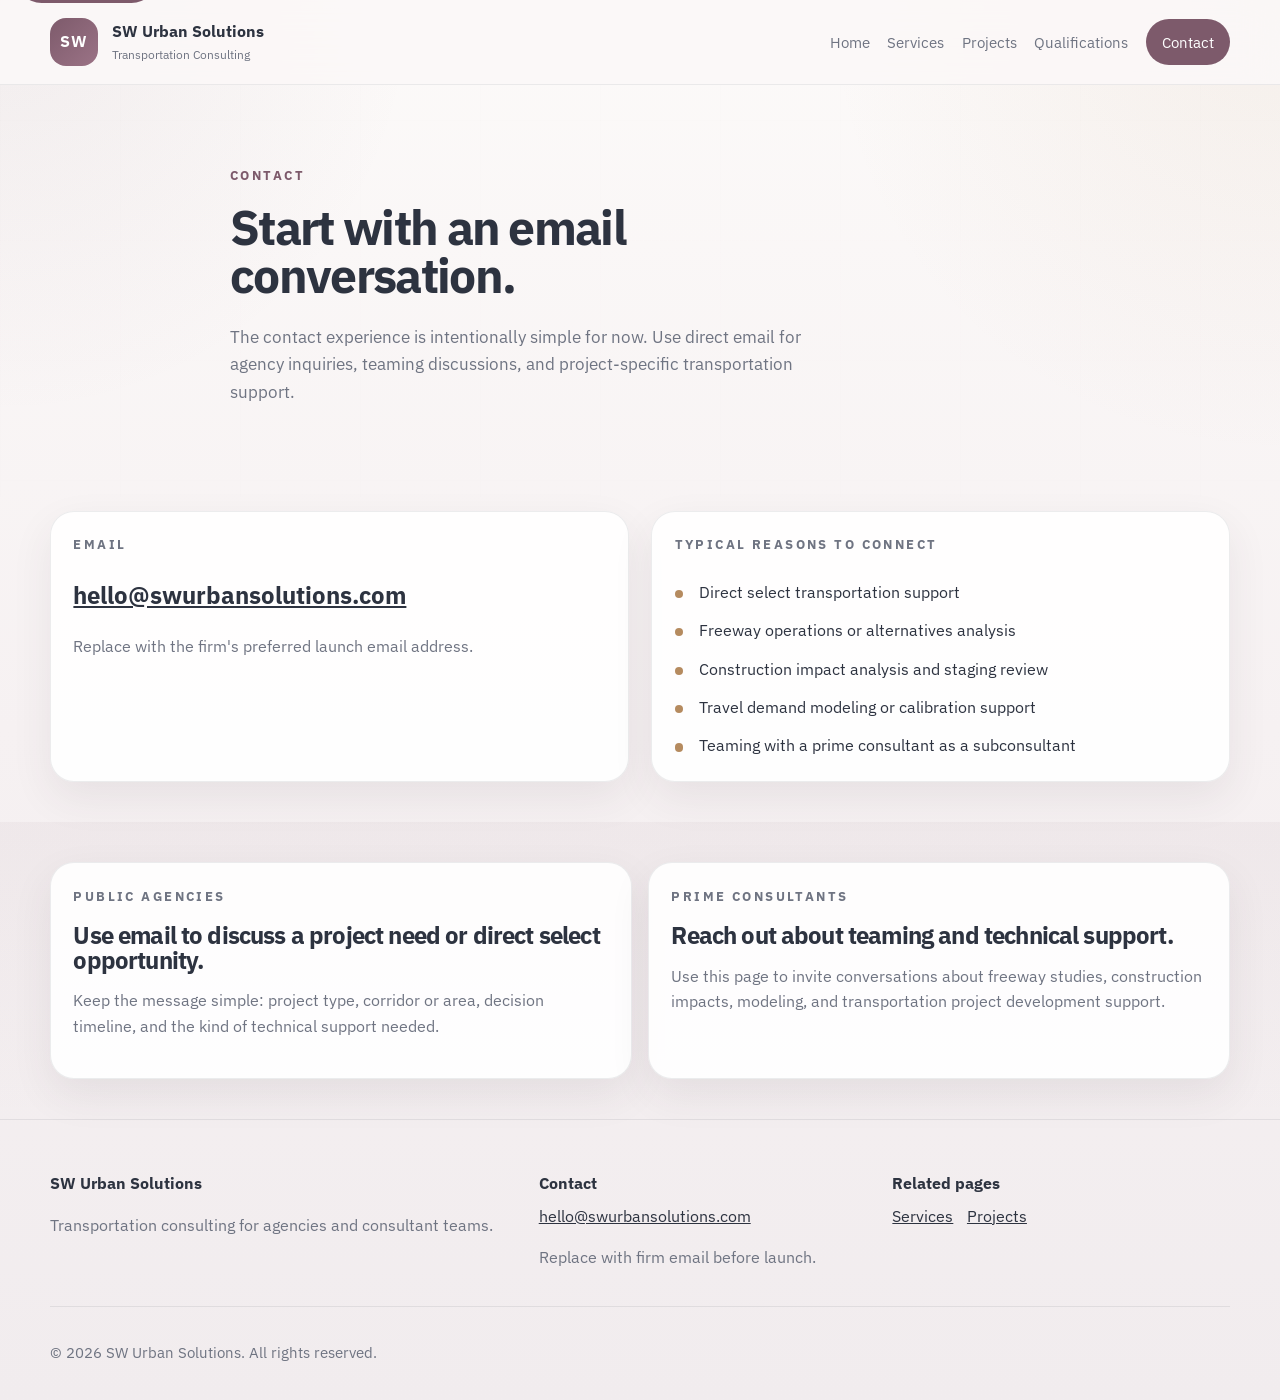
==== contact.html @ 56193f6b "Initial website" ====
<!DOCTYPE html>
<html lang="en">
<head>
  <meta charset="UTF-8">
  <meta name="viewport" content="width=device-width, initial-scale=1.0">
  <title>Contact | SW Urban Solutions</title>
  <meta
    name="description"
    content="Contact SW Urban Solutions for transportation consulting support related to freeway analysis, construction impact studies, and transportation modeling."
  >
  <link rel="preconnect" href="https://fonts.googleapis.com">
  <link rel="preconnect" href="https://fonts.gstatic.com" crossorigin>
  <link href="https://fonts.googleapis.com/css2?family=IBM+Plex+Sans:wght@400;500;600;700&display=swap" rel="stylesheet">
  <link rel="stylesheet" href="styles.css">
</head>
<body>
  <a class="skip-link" href="#main">Skip to content</a>

  <header class="site-header">
    <div class="container topbar">
      <a class="brand" href="index.html" aria-label="SW Urban Solutions home">
        <span class="brand-mark">SW</span>
        <span class="brand-text">
          <strong>SW Urban Solutions</strong>
          <small>Transportation Consulting</small>
        </span>
      </a>

      <button class="menu-toggle" type="button" aria-expanded="false" aria-controls="site-nav">
        <span></span>
        <span></span>
        <span></span>
        <span class="sr-only">Toggle navigation</span>
      </button>

      <nav id="site-nav" class="site-nav" aria-label="Primary">
        <a href="index.html">Home</a>
        <a href="services.html">Services</a>
        <a href="projects.html">Projects</a>
        <a href="qualifications.html">Qualifications</a>
        <a href="contact.html" class="nav-cta">Contact</a>
      </nav>
    </div>
  </header>

  <main id="main">
    <section class="page-hero">
      <div class="container narrow">
        <p class="eyebrow">Contact</p>
        <h1>Start with an email conversation.</h1>
        <p class="page-lead">
          The contact experience is intentionally simple for now. Use direct email for agency inquiries, teaming discussions,
          and project-specific transportation support.
        </p>
      </div>
    </section>

    <section class="section">
      <div class="container contact-grid">
        <article class="contact-panel">
          <p class="section-label">Email</p>
          <h2><a href="mailto:hello@swurbansolutions.com">hello@swurbansolutions.com</a></h2>
          <p class="section-note">Replace with the firm's preferred launch email address.</p>
        </article>
        <article class="contact-panel">
          <p class="section-label">Typical reasons to connect</p>
          <ul class="check-list">
            <li>Direct select transportation support</li>
            <li>Freeway operations or alternatives analysis</li>
            <li>Construction impact analysis and staging review</li>
            <li>Travel demand modeling or calibration support</li>
            <li>Teaming with a prime consultant as a subconsultant</li>
          </ul>
        </article>
      </div>
    </section>

    <section class="section section-accent">
      <div class="container card-grid card-grid-two">
        <article class="audience-card">
          <p class="section-label">Public agencies</p>
          <h2>Use email to discuss a project need or direct select opportunity.</h2>
          <p>Keep the message simple: project type, corridor or area, decision timeline, and the kind of technical support needed.</p>
        </article>
        <article class="audience-card">
          <p class="section-label">Prime consultants</p>
          <h2>Reach out about teaming and technical support.</h2>
          <p>Use this page to invite conversations about freeway studies, construction impacts, modeling, and transportation project development support.</p>
        </article>
      </div>
    </section>
  </main>

  <footer class="site-footer">
    <div class="container footer-grid">
      <div>
        <p class="footer-brand">SW Urban Solutions</p>
        <p class="footer-copy">Transportation consulting for agencies and consultant teams.</p>
      </div>
      <div>
        <p class="footer-heading">Contact</p>
        <a href="mailto:hello@swurbansolutions.com">hello@swurbansolutions.com</a>
        <p class="footer-note">Replace with firm email before launch.</p>
      </div>
      <div>
        <p class="footer-heading">Related pages</p>
        <div class="footer-links">
          <a href="services.html">Services</a>
          <a href="projects.html">Projects</a>
        </div>
      </div>
    </div>
    <div class="container footer-bottom">
      <p>&copy; <span data-year></span> SW Urban Solutions. All rights reserved.</p>
    </div>
  </footer>

  <script src="script.js"></script>
</body>
</html>
---- styles.css ----
:root {
  --bg: #f6f1f2;
  --surface: rgba(255, 255, 255, 0.92);
  --surface-strong: #ffffff;
  --text: #2d3340;
  --muted: #6f7482;
  --line: rgba(45, 51, 64, 0.1);
  --brand: #7d5a6b;
  --brand-strong: #684858;
  --accent: #b58b5f;
  --shadow: 0 16px 42px rgba(61, 48, 58, 0.08);
  --radius: 24px;
  --max-width: 1180px;
}

*,
*::before,
*::after {
  box-sizing: border-box;
}

html {
  scroll-behavior: smooth;
}

body {
  margin: 0;
  font-family: "IBM Plex Sans", sans-serif;
  color: var(--text);
  background:
    radial-gradient(circle at top right, rgba(181, 139, 95, 0.09), transparent 24%),
    radial-gradient(circle at top left, rgba(125, 90, 107, 0.08), transparent 22%),
    linear-gradient(180deg, #fcfaf9 0%, var(--bg) 52%, #f1ecee 100%);
  line-height: 1.6;
}

body::before {
  content: "";
  position: fixed;
  inset: 0;
  pointer-events: none;
  background-image:
    linear-gradient(rgba(125, 90, 107, 0.022) 1px, transparent 1px),
    linear-gradient(90deg, rgba(125, 90, 107, 0.022) 1px, transparent 1px);
  background-size: 120px 120px;
  mask-image: linear-gradient(180deg, rgba(0, 0, 0, 0.4), transparent 70%);
}

a {
  color: inherit;
}

.container {
  width: min(calc(100% - 2rem), var(--max-width));
  margin: 0 auto;
}

.narrow {
  width: min(calc(100% - 2rem), 820px);
}

.skip-link,
.sr-only {
  position: absolute;
}

.skip-link {
  left: 1rem;
  top: -3rem;
  background: var(--brand);
  color: #fff;
  padding: 0.8rem 1rem;
  border-radius: 999px;
  z-index: 100;
}

.skip-link:focus {
  top: 1rem;
}

.sr-only {
  width: 1px;
  height: 1px;
  padding: 0;
  margin: -1px;
  overflow: hidden;
  clip: rect(0, 0, 0, 0);
  white-space: nowrap;
  border: 0;
}

.site-header {
  position: sticky;
  top: 0;
  z-index: 30;
  backdrop-filter: blur(18px);
  background: rgba(251, 248, 248, 0.9);
  border-bottom: 1px solid rgba(45, 51, 64, 0.08);
}

.topbar {
  display: flex;
  align-items: center;
  justify-content: space-between;
  gap: 1.5rem;
  min-height: 84px;
}

.brand {
  display: inline-flex;
  align-items: center;
  gap: 0.9rem;
  text-decoration: none;
}

.brand-mark {
  width: 48px;
  height: 48px;
  border-radius: 16px;
  display: grid;
  place-items: center;
  background: linear-gradient(135deg, var(--brand), #9b7386);
  color: #fff;
  font-weight: 800;
  letter-spacing: 0.08em;
}

.brand-text {
  display: grid;
  gap: 0.08rem;
}

.brand-text strong {
  font-size: 0.98rem;
}

.brand-text small {
  color: var(--muted);
  font-size: 0.78rem;
}

.site-nav {
  display: flex;
  align-items: center;
  gap: 1.1rem;
}

.site-nav a {
  text-decoration: none;
  color: var(--muted);
  font-size: 0.96rem;
  padding: 0.4rem 0;
  transition: color 160ms ease;
}

.site-nav a:hover,
.site-nav a:focus-visible,
.site-nav a.is-active {
  color: var(--text);
}

.nav-cta {
  padding: 0.7rem 1rem !important;
  border-radius: 999px;
  background: var(--brand);
  color: #fff !important;
}

.menu-toggle {
  display: none;
  border: 0;
  background: transparent;
  padding: 0.35rem;
  cursor: pointer;
}

.menu-toggle span {
  display: block;
  width: 24px;
  height: 2px;
  margin: 5px 0;
  background: var(--text);
}

.hero,
.page-hero {
  padding: 5rem 0 3rem;
}

.hero-grid {
  display: grid;
  grid-template-columns: minmax(0, 1.4fr) minmax(280px, 0.8fr);
  gap: 2rem;
  align-items: end;
}

.hero-copy h1,
.page-hero h1,
.section-heading h2,
.audience-card h2,
.founder-copy h2,
.trust-grid h2 {
  margin: 0;
  font-family: "IBM Plex Sans", sans-serif;
  font-weight: 700;
  line-height: 1.02;
  letter-spacing: -0.035em;
}

.heading-break {
  display: block;
}

.hero-copy h1 {
  font-size: clamp(2.3rem, 5vw, 4rem);
  max-width: 15ch;
}

.page-hero h1 {
  font-size: clamp(2rem, 4.2vw, 3rem);
  max-width: 14ch;
}

.hero-lead,
.page-lead {
  max-width: 62ch;
  color: var(--muted);
  font-size: 1.08rem;
  margin-top: 1.4rem;
}

.eyebrow,
.section-label {
  margin: 0 0 1rem;
  color: var(--brand);
  font-size: 0.84rem;
  font-weight: 700;
  text-transform: uppercase;
  letter-spacing: 0.18em;
}

.hero-actions,
.footer-links {
  display: flex;
  flex-wrap: wrap;
  gap: 0.85rem;
}

.button {
  display: inline-flex;
  align-items: center;
  justify-content: center;
  min-height: 50px;
  padding: 0.9rem 1.2rem;
  border-radius: 999px;
  text-decoration: none;
  font-weight: 700;
  transition: transform 180ms ease, box-shadow 180ms ease;
}

.button:hover,
.button:focus-visible {
  transform: translateY(-1px);
}

.button-primary {
  background: var(--brand);
  color: #fff;
  box-shadow: var(--shadow);
}

.button-secondary {
  border: 1px solid var(--line);
  background: rgba(255, 255, 255, 0.56);
}

.text-link {
  color: var(--brand);
  text-decoration: none;
  font-weight: 700;
}

.hero-trust,
.check-list,
.methods-row {
  list-style: none;
  padding: 0;
  margin: 1.5rem 0 0;
}

.hero-trust {
  display: flex;
  flex-wrap: wrap;
  gap: 0.7rem;
}

.methods-row {
  display: flex;
  flex-wrap: wrap;
  gap: 0.7rem;
  margin-top: 1.1rem;
}

.hero-trust li {
  padding: 0.55rem 0.85rem;
  border-radius: 999px;
  background: rgba(255, 255, 255, 0.72);
  border: 1px solid rgba(15, 59, 83, 0.09);
  font-size: 0.92rem;
}

.methods-row li {
  padding: 0.5rem 0.82rem;
  border-radius: 999px;
  background: rgba(125, 90, 107, 0.08);
  border: 1px solid rgba(125, 90, 107, 0.1);
  color: var(--brand-strong);
  font-size: 0.88rem;
  font-weight: 600;
}

.hero-panel,
.service-card,
.pillar-card,
.project-feature,
.audience-card,
.project-card,
.service-detail,
.qualification-card,
.contact-panel,
.pillars-inline article {
  background: rgba(255, 255, 255, 0.9);
  border: 1px solid rgba(23, 32, 43, 0.08);
  box-shadow: var(--shadow);
}

.hero-panel {
  border-radius: 32px;
  padding: 1rem;
  display: grid;
  gap: 1rem;
}

.stat-card,
.quote-card {
  border-radius: var(--radius);
  padding: 1.2rem 1.2rem 1.3rem;
  background: #ffffff;
}

.stat-value {
  display: block;
  font-size: 2rem;
  color: var(--brand);
  font-weight: 800;
}

.stat-label {
  color: var(--muted);
}

.quote-card {
  background: linear-gradient(135deg, var(--brand-strong), #927082);
  color: #fff;
}

.quote-card p {
  margin: 0;
  font-size: 1.02rem;
}

.trust-band {
  padding: 1rem 0 2rem;
}

.trust-grid,
.founder-grid,
.audience-grid,
.contact-grid,
.qualification-grid {
  display: grid;
  gap: 1.4rem;
}

.trust-grid {
  grid-template-columns: minmax(0, 0.9fr) minmax(0, 1.1fr);
  align-items: start;
}

.pillars-inline {
  display: grid;
  grid-template-columns: repeat(3, minmax(0, 1fr));
  gap: 1rem;
}

.pillars-inline article,
.service-card,
.project-feature,
.audience-card,
.service-detail,
.qualification-card,
.contact-panel,
.project-card {
  border-radius: var(--radius);
  padding: 1.4rem;
}

.pillars-inline h3,
.service-card h3,
.project-feature h3,
.pillar-card h3,
.service-detail h3,
.qualification-card h3 {
  margin: 0 0 0.55rem;
  font-size: 1.05rem;
}

.pillars-inline p,
.service-card p,
.project-feature p,
.audience-card p,
.service-detail p,
.qualification-card p,
.contact-panel p,
.footer-copy,
.footer-note,
.section-note,
.project-card p {
  color: var(--muted);
}

.section {
  padding: 2.5rem 0;
}

.section-accent {
  background: linear-gradient(180deg, rgba(125, 90, 107, 0.055), rgba(255, 255, 255, 0));
}

.section-heading {
  display: flex;
  align-items: end;
  justify-content: space-between;
  gap: 1rem;
  margin-bottom: 1.5rem;
}

.section-heading-left {
  align-items: start;
  justify-content: flex-start;
  flex-direction: column;
}

.section-heading-left h2 {
  max-width: none;
}

.section-heading h2,
.trust-grid h2 {
  font-size: clamp(1.8rem, 3.6vw, 2.7rem);
  max-width: 14ch;
}

.card-grid {
  display: grid;
  gap: 1rem;
}

.card-grid-three {
  grid-template-columns: repeat(3, minmax(0, 1fr));
}

.card-grid-two,
.audience-grid,
.contact-grid,
.qualification-grid {
  grid-template-columns: repeat(2, minmax(0, 1fr));
}

.pillar-stack {
  display: grid;
  gap: 1rem;
}

.pillar-card {
  display: grid;
  grid-template-columns: 64px 1fr;
  gap: 1rem;
  align-items: start;
  border-radius: var(--radius);
  padding: 1.3rem 1.4rem;
}

.pillar-index {
  display: inline-grid;
  place-items: center;
  width: 56px;
  height: 56px;
  border-radius: 18px;
  background: rgba(15, 59, 83, 0.08);
  color: var(--brand);
  font-weight: 800;
}

.project-feature-grid,
.project-listing,
.service-list {
  display: grid;
  gap: 1rem;
}

.project-feature-grid {
  grid-template-columns: repeat(2, minmax(0, 1fr));
}

.project-meta,
.project-sp {
  margin: 0;
}

.project-meta {
  color: var(--brand);
  font-size: 0.86rem;
  font-weight: 700;
  text-transform: uppercase;
  letter-spacing: 0.12em;
}

.project-sp {
  color: var(--accent);
  font-weight: 700;
}

.portrait-panel {
  position: relative;
}

.portrait-frame {
  min-height: 400px;
  border-radius: 32px;
  display: grid;
  place-items: end start;
  padding: 1.4rem;
  background:
    radial-gradient(circle at top, rgba(181, 139, 95, 0.22), transparent 26%),
    linear-gradient(160deg, #7b6872, #b59aa6 55%, #f4ece7 55%, #eee4e0 100%);
  box-shadow: var(--shadow);
}

.portrait-frame span {
  display: inline-flex;
  padding: 0.7rem 0.9rem;
  border-radius: 999px;
  background: rgba(255, 255, 255, 0.76);
  border: 1px solid rgba(255, 255, 255, 0.6);
  font-size: 0.9rem;
}

.founder-grid {
  grid-template-columns: minmax(280px, 0.9fr) minmax(0, 1.1fr);
  align-items: center;
}

.founder-copy h2 {
  font-size: clamp(1.9rem, 4vw, 3rem);
  max-width: 13ch;
}

.tool-grid {
  display: flex;
  flex-wrap: wrap;
  gap: 0.8rem;
}

.tool-grid span {
  padding: 0.7rem 0.95rem;
  border-radius: 999px;
  background: rgba(255, 255, 255, 0.72);
  border: 1px solid var(--line);
}

.service-list {
  grid-template-columns: repeat(2, minmax(0, 1fr));
}

.project-listing {
  grid-template-columns: repeat(3, minmax(0, 1fr));
}

.project-listing-two {
  grid-template-columns: repeat(2, minmax(0, 1fr));
}

.project-group + .project-group {
  margin-top: 2rem;
}

.project-group-heading {
  margin-bottom: 1rem;
}

.project-group-heading h2 {
  margin: 0;
  font-size: clamp(1.35rem, 2.6vw, 1.9rem);
  letter-spacing: -0.03em;
}

.project-intro {
  max-width: 62ch;
  margin: 0 0 1.35rem;
  color: var(--muted);
}

.project-case-grid,
.experience-category-grid {
  display: grid;
  gap: 1rem;
}

.project-case-grid {
  grid-template-columns: repeat(2, minmax(0, 1fr));
}

.experience-category-grid {
  grid-template-columns: repeat(2, minmax(0, 1fr));
}

.project-case,
.experience-category {
  background: rgba(255, 255, 255, 0.9);
  border: 1px solid rgba(45, 51, 64, 0.08);
  border-radius: var(--radius);
  box-shadow: var(--shadow);
  padding: 1.4rem;
}

.project-card-media {
  margin: -0.2rem -0.2rem 1rem;
}

.project-card-media img {
  width: 100%;
  height: 180px;
  object-fit: cover;
  display: block;
  border-radius: 20px;
}

.experience-category .project-card-media img {
  height: 170px;
}

.project-case-expanded {
  grid-column: span 2;
  display: grid;
  grid-template-columns: minmax(260px, 0.9fr) minmax(0, 1.1fr);
  padding: 0;
  overflow: hidden;
}

.project-case-media {
  min-height: 100%;
}

.project-case-media img {
  width: 100%;
  height: 100%;
  min-height: 300px;
  object-fit: cover;
  display: block;
}

.project-case-body {
  padding: 1.4rem;
}

.project-case h2,
.experience-category h2 {
  margin: 0.35rem 0 0.75rem;
  font-size: 1.3rem;
  line-height: 1.2;
  letter-spacing: -0.03em;
}

.project-case p,
.experience-category p {
  color: var(--muted);
}

.case-tags,
.experience-list,
.mini-case-points {
  list-style: none;
  padding: 0;
  margin: 1rem 0 0;
}

.case-tags {
  display: flex;
  flex-wrap: wrap;
  gap: 0.55rem;
}

.case-tags li {
  padding: 0.45rem 0.7rem;
  border-radius: 999px;
  background: rgba(125, 90, 107, 0.08);
  color: var(--brand-strong);
  font-size: 0.84rem;
  font-weight: 600;
}

.experience-list {
  display: grid;
  gap: 0.7rem;
}

.mini-case-points {
  display: grid;
  gap: 0.65rem;
}

.mini-case-points li {
  color: var(--muted);
  padding-left: 1rem;
  position: relative;
}

.mini-case-points li::before {
  content: "";
  position: absolute;
  left: 0;
  top: 0.62rem;
  width: 0.4rem;
  height: 0.4rem;
  border-radius: 50%;
  background: var(--brand);
}

.experience-list li {
  position: relative;
  padding-left: 1rem;
  color: var(--muted);
}

.experience-list li::before {
  content: "";
  position: absolute;
  left: 0;
  top: 0.62rem;
  width: 0.4rem;
  height: 0.4rem;
  border-radius: 50%;
  background: var(--accent);
}

.visual-section {
  padding-top: 1rem;
}

.visual-section-tight {
  padding-top: 0;
}

.visual-grid {
  display: grid;
  grid-template-columns: repeat(3, minmax(0, 1fr));
  gap: 1rem;
}

.visual-grid-compact {
  margin-top: -0.4rem;
}

.visual-card {
  background: rgba(255, 255, 255, 0.84);
  border: 1px solid rgba(34, 49, 56, 0.08);
  border-radius: 28px;
  overflow: hidden;
  box-shadow: var(--shadow);
}

.visual-art {
  padding: 1rem;
  border-bottom: 1px solid rgba(34, 49, 56, 0.06);
}

.visual-art svg {
  width: 100%;
  height: auto;
  display: block;
}

.visual-art img {
  width: 100%;
  height: 220px;
  display: block;
  object-fit: cover;
  border-radius: 20px;
}

.visual-card > div:last-child {
  padding: 1.15rem 1.2rem 1.3rem;
}

.visual-card h3 {
  margin: 0 0 0.45rem;
  font-size: 1.08rem;
}

.visual-card p {
  margin: 0;
  color: var(--muted);
}

.project-card h2 {
  margin: 0.35rem 0 0.75rem;
  font-size: 1.25rem;
}

.filter-section {
  padding-top: 1rem;
}

.filter-bar {
  display: flex;
  flex-wrap: wrap;
  gap: 0.75rem;
  margin-bottom: 1.2rem;
}

.filter-chip {
  border: 1px solid var(--line);
  background: rgba(255, 255, 255, 0.68);
  color: var(--muted);
  border-radius: 999px;
  padding: 0.75rem 1rem;
  font: inherit;
  cursor: pointer;
}

.filter-chip.is-active {
  background: var(--brand);
  color: #fff;
  border-color: var(--brand);
}

.project-card.is-hidden {
  display: none;
}

.check-list {
  display: grid;
  gap: 0.8rem;
}

.check-list li {
  position: relative;
  padding-left: 1.5rem;
}

.check-list li::before {
  content: "";
  position: absolute;
  left: 0;
  top: 0.62rem;
  width: 0.52rem;
  height: 0.52rem;
  border-radius: 50%;
  background: var(--accent);
}

.site-footer {
  padding-top: 2rem;
  border-top: 1px solid rgba(23, 32, 43, 0.08);
}

.footer-grid,
.footer-bottom {
  padding: 1.2rem 0;
}

.footer-grid {
  display: grid;
  grid-template-columns: 1.4fr 1fr 1fr;
  gap: 1rem;
}

.footer-brand,
.footer-heading {
  margin: 0 0 0.45rem;
  font-weight: 700;
}

.footer-bottom {
  border-top: 1px solid rgba(23, 32, 43, 0.08);
  color: var(--muted);
  font-size: 0.94rem;
}

@media (max-width: 980px) {
  .hero-grid,
  .trust-grid,
  .founder-grid,
  .project-feature-grid,
  .card-grid-three,
  .project-listing,
  .project-case-grid,
  .experience-category-grid,
  .service-list,
  .footer-grid,
  .pillars-inline,
  .visual-grid,
  .card-grid-two,
  .audience-grid,
  .contact-grid,
  .qualification-grid {
    grid-template-columns: 1fr;
  }

  .site-nav {
    position: absolute;
    top: 84px;
    right: 1rem;
    left: 1rem;
    display: none;
    flex-direction: column;
    align-items: stretch;
    gap: 0.35rem;
    padding: 1rem;
    border-radius: 24px;
    background: rgba(255, 255, 255, 0.96);
    border: 1px solid rgba(23, 32, 43, 0.08);
    box-shadow: var(--shadow);
  }

  .site-nav.is-open {
    display: flex;
  }

  .menu-toggle {
    display: inline-block;
  }

  .section-heading {
    align-items: start;
    flex-direction: column;
  }

  .project-case-expanded {
    grid-template-columns: 1fr;
  }
}

@media (max-width: 640px) {
  .hero,
  .page-hero {
    padding-top: 3.8rem;
  }

  .hero-copy h1,
  .page-hero h1,
  .section-heading h2,
  .founder-copy h2,
  .trust-grid h2 {
    max-width: none;
  }

  .topbar {
    min-height: 76px;
  }

  .brand-text small {
    display: none;
  }

  .heading-break {
    display: inline;
  }

  .pillars-inline article,
  .service-card,
  .project-feature,
  .audience-card,
  .service-detail,
  .qualification-card,
  .contact-panel,
  .project-card {
    padding: 1.2rem;
  }

  .portrait-frame {
    min-height: 300px;
  }
}
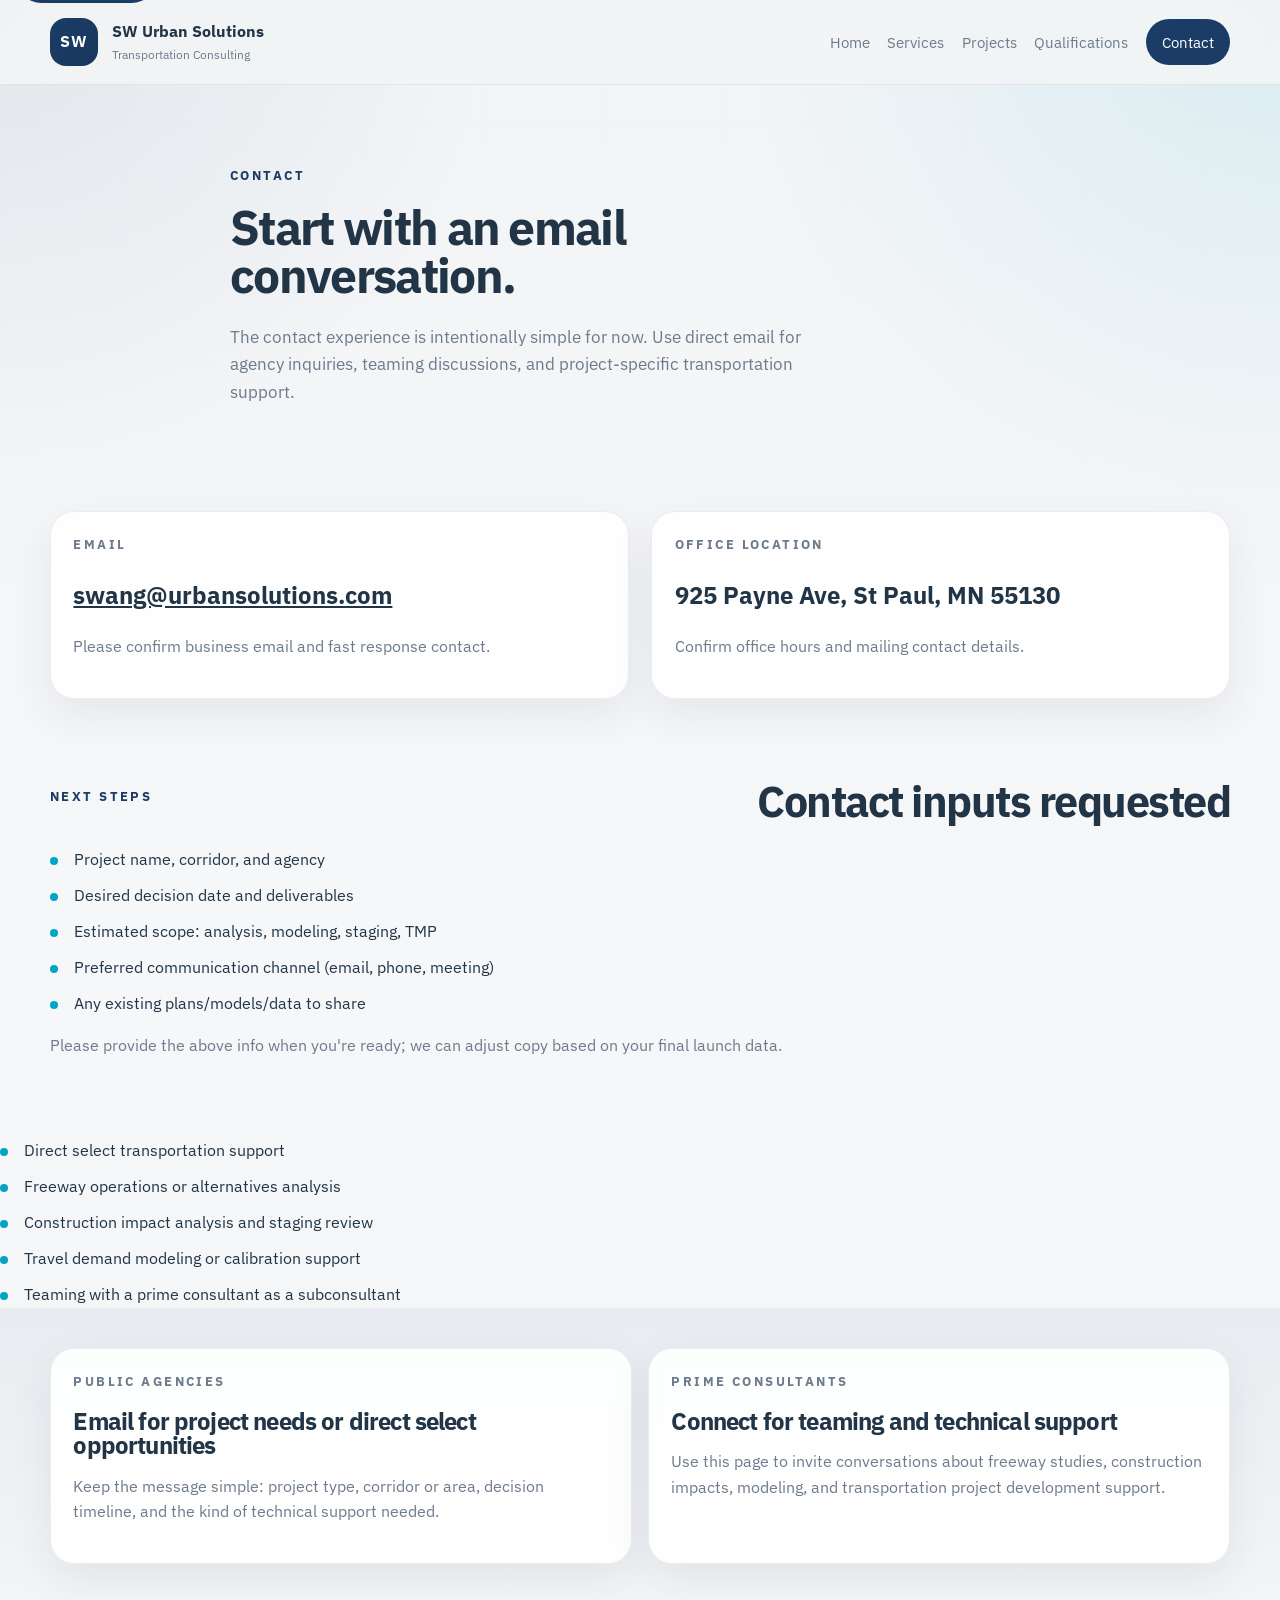
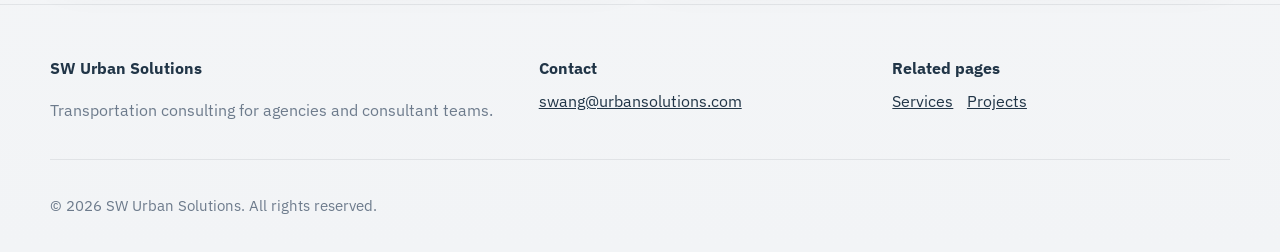
==== commit b3a54360: "cd C:\Users\Shuo\Desktop\SW_urban_solutions_website" ====
--- a/contact.html
+++ b/contact.html
@@ -59,12 +59,33 @@
       <div class="container contact-grid">
         <article class="contact-panel">
           <p class="section-label">Email</p>
-          <h2><a href="mailto:hello@swurbansolutions.com">hello@swurbansolutions.com</a></h2>
-          <p class="section-note">Replace with the firm's preferred launch email address.</p>
+          <h2><a href="mailto:swang@urbansolutions.com">swang@urbansolutions.com</a></h2>
+          <p class="section-note">Please confirm business email and fast response contact.</p>
         </article>
         <article class="contact-panel">
-          <p class="section-label">Typical reasons to connect</p>
-          <ul class="check-list">
+          <p class="section-label">Office location</p>
+          <h2>925 Payne Ave, St Paul, MN 55130</h2>
+          <p class="section-note">Confirm office hours and mailing contact details.</p>
+        </article>
+      </div>
+    </section>
+
+    <section class="section">
+      <div class="container">
+        <div class="section-heading">
+          <p class="section-label">Next steps</p>
+          <h2>Contact inputs requested</h2>
+        </div>
+        <ul class="check-list">
+          <li>Project name, corridor, and agency</li>
+          <li>Desired decision date and deliverables</li>
+          <li>Estimated scope: analysis, modeling, staging, TMP</li>
+          <li>Preferred communication channel (email, phone, meeting)</li>
+          <li>Any existing plans/models/data to share</li>
+        </ul>
+        <p class="section-note">Please provide the above info when you're ready; we can adjust copy based on your final launch data.</p>
+      </div>
+    </section>          <ul class="check-list">
             <li>Direct select transportation support</li>
             <li>Freeway operations or alternatives analysis</li>
             <li>Construction impact analysis and staging review</li>
@@ -79,12 +100,12 @@
       <div class="container card-grid card-grid-two">
         <article class="audience-card">
           <p class="section-label">Public agencies</p>
-          <h2>Use email to discuss a project need or direct select opportunity.</h2>
+          <h2>Email for project needs or direct select opportunities</h2>
           <p>Keep the message simple: project type, corridor or area, decision timeline, and the kind of technical support needed.</p>
         </article>
         <article class="audience-card">
           <p class="section-label">Prime consultants</p>
-          <h2>Reach out about teaming and technical support.</h2>
+          <h2>Connect for teaming and technical support</h2>
           <p>Use this page to invite conversations about freeway studies, construction impacts, modeling, and transportation project development support.</p>
         </article>
       </div>
@@ -99,8 +120,7 @@
       </div>
       <div>
         <p class="footer-heading">Contact</p>
-        <a href="mailto:hello@swurbansolutions.com">hello@swurbansolutions.com</a>
-        <p class="footer-note">Replace with firm email before launch.</p>
+        <a href="mailto:swang@urbansolutions.com">swang@urbansolutions.com</a>
       </div>
       <div>
         <p class="footer-heading">Related pages</p>
--- a/styles.css
+++ b/styles.css
@@ -1,17 +1,46 @@
 :root {
-  --bg: #f6f1f2;
-  --surface: rgba(255, 255, 255, 0.92);
+  --bg: #F6F7F9;
+  --bg-top: #F2F4F6;
+  --bg-mid: #F6F7F9;
+  --bg-bottom: #F2F4F6;
+  --surface: #ffffff;
   --surface-strong: #ffffff;
-  --text: #2d3340;
-  --muted: #6f7482;
-  --line: rgba(45, 51, 64, 0.1);
-  --brand: #7d5a6b;
-  --brand-strong: #684858;
-  --accent: #b58b5f;
-  --shadow: 0 16px 42px rgba(61, 48, 58, 0.08);
+  --text: #213547;
+  --muted: #6D7B8C;
+  --line: rgba(33, 53, 71, 0.1);
+  --brand: #1A3C66;
+  --brand-strong: #122A49;
+  --brand-grad-end: #18375D;
+  --accent: #00A4C5;
+  --halo-a: rgba(0, 164, 197, 0.1);
+  --halo-b: rgba(29, 58, 102, 0.08);
+  --grid-line: rgba(26, 60, 102, 0.022);
+  --header-bg: rgba(242, 244, 246, 0.9);
+  --header-border: rgba(33, 53, 71, 0.08);
+  --tag-bg: rgba(255, 255, 255, 0.72);
+  --tag-line: rgba(33, 53, 71, 0.08);
+  --method-bg: rgba(26, 60, 102, 0.08);
+  --method-line: rgba(26, 60, 102, 0.1);
+  --quote-grad-end: #2C5A7A;
+  --section-accent-from: rgba(26, 60, 102, 0.055);
+  --pill-index-bg: rgba(26, 60, 102, 0.08);
+  --visual-bg: rgba(255, 255, 255, 0.84);
+  --visual-border: rgba(33, 53, 71, 0.08);
+  --portrait-halo: rgba(0, 164, 197, 0.22);
+  --portrait-start: #1A3C66;
+  --portrait-mid: #6187A2;
+  --portrait-end-top: #EAF1F5;
+  --portrait-end-bottom: #E2EAF0;
+  --shadow: 0 16px 42px rgba(33, 53, 71, 0.08);
   --radius: 24px;
   --max-width: 1180px;
-}
+  --cta: #1A3C66;
+  --cta-alt: #E48B36;
+  --secondary-text: #567087;
+  --info-badge: #4CAEBB;
+  --info-badge-strong: #2C5A7A;
+}
+
 
 *,
 *::before,
@@ -28,9 +57,9 @@
   font-family: "IBM Plex Sans", sans-serif;
   color: var(--text);
   background:
-    radial-gradient(circle at top right, rgba(181, 139, 95, 0.09), transparent 24%),
-    radial-gradient(circle at top left, rgba(125, 90, 107, 0.08), transparent 22%),
-    linear-gradient(180deg, #fcfaf9 0%, var(--bg) 52%, #f1ecee 100%);
+    radial-gradient(circle at top right, var(--halo-a), transparent 24%),
+    radial-gradient(circle at top left, var(--halo-b), transparent 22%),
+    linear-gradient(180deg, var(--bg-top) 0%, var(--bg-mid) 52%, var(--bg-bottom) 100%);
   line-height: 1.6;
 }
 
@@ -40,8 +69,8 @@
   inset: 0;
   pointer-events: none;
   background-image:
-    linear-gradient(rgba(125, 90, 107, 0.022) 1px, transparent 1px),
-    linear-gradient(90deg, rgba(125, 90, 107, 0.022) 1px, transparent 1px);
+    linear-gradient(var(--grid-line) 1px, transparent 1px),
+    linear-gradient(90deg, var(--grid-line) 1px, transparent 1px);
   background-size: 120px 120px;
   mask-image: linear-gradient(180deg, rgba(0, 0, 0, 0.4), transparent 70%);
 }
@@ -94,8 +123,8 @@
   top: 0;
   z-index: 30;
   backdrop-filter: blur(18px);
-  background: rgba(251, 248, 248, 0.9);
-  border-bottom: 1px solid rgba(45, 51, 64, 0.08);
+  background: var(--header-bg);
+  border-bottom: 1px solid var(--header-border);
 }
 
 .topbar {
@@ -119,7 +148,7 @@
   border-radius: 16px;
   display: grid;
   place-items: center;
-  background: linear-gradient(135deg, var(--brand), #9b7386);
+  background: linear-gradient(135deg, var(--brand), var(--brand-grad-end));
   color: #fff;
   font-weight: 800;
   letter-spacing: 0.08em;
@@ -162,8 +191,36 @@
 .nav-cta {
   padding: 0.7rem 1rem !important;
   border-radius: 999px;
-  background: var(--brand);
+  background: var(--cta);
   color: #fff !important;
+}
+
+.nav-cta.alt,
+.btn-alt {
+  background: var(--cta-alt);
+  color: #fff !important;
+}
+
+.text-secondary {
+  color: var(--secondary-text);
+}
+
+.badge-info {
+  background: var(--info-badge);
+  color: #fff;
+  border-radius: 999px;
+  padding: 0.22rem 0.5rem;
+  font-size: 0.8rem;
+  font-weight: 700;
+}
+
+.badge-info-strong {
+  background: var(--info-badge-strong);
+  color: #fff;
+  border-radius: 999px;
+  padding: 0.22rem 0.5rem;
+  font-size: 0.8rem;
+  font-weight: 700;
 }
 
 .menu-toggle {
@@ -208,17 +265,17 @@
 }
 
 .heading-break {
-  display: block;
+  display: inline;
 }
 
 .hero-copy h1 {
   font-size: clamp(2.3rem, 5vw, 4rem);
-  max-width: 15ch;
+  max-width: 18ch;
 }
 
 .page-hero h1 {
   font-size: clamp(2rem, 4.2vw, 3rem);
-  max-width: 14ch;
+  max-width: 18ch;
 }
 
 .hero-lead,
@@ -264,7 +321,7 @@
 }
 
 .button-primary {
-  background: var(--brand);
+  background: var(--cta);
   color: #fff;
   box-shadow: var(--shadow);
 }
@@ -291,7 +348,19 @@
 .hero-trust {
   display: flex;
   flex-wrap: wrap;
-  gap: 0.7rem;
+  gap: 0.6rem;
+}
+
+.hero-trust span {
+  display: inline-block;
+  padding: 0.25rem 0.5rem;
+  margin: 0;
+  border-radius: 4px;
+  background: transparent;
+  border: 1px solid rgba(33, 53, 71, 0.2);
+  color: var(--brand-strong);
+  font-weight: 600;
+  cursor: default;
 }
 
 .methods-row {
@@ -304,16 +373,16 @@
 .hero-trust li {
   padding: 0.55rem 0.85rem;
   border-radius: 999px;
-  background: rgba(255, 255, 255, 0.72);
-  border: 1px solid rgba(15, 59, 83, 0.09);
+  background: var(--tag-bg);
+  border: 1px solid var(--tag-line);
   font-size: 0.92rem;
 }
 
 .methods-row li {
   padding: 0.5rem 0.82rem;
   border-radius: 999px;
-  background: rgba(125, 90, 107, 0.08);
-  border: 1px solid rgba(125, 90, 107, 0.1);
+  background: var(--method-bg);
+  border: 1px solid var(--method-line);
   color: var(--brand-strong);
   font-size: 0.88rem;
   font-weight: 600;
@@ -341,6 +410,32 @@
   gap: 1rem;
 }
 
+.credential-statement {
+  padding: 0.8rem 1rem;
+  border-left: 3px solid var(--brand);
+  background: rgba(26, 60, 102, 0.04);
+  font-size: 0.95rem;
+  line-height: 1.5;
+}
+
+.credential-statement p {
+  margin: 0;
+  color: var(--text);
+  display: flex;
+  align-items: center;
+  gap: 0.5rem;
+}
+
+.cert-icon {
+  flex-shrink: 0;
+}
+
+.credential-statement strong {
+  color: var(--brand-strong);
+  font-weight: 700;
+}
+
+
 .stat-card,
 .quote-card {
   border-radius: var(--radius);
@@ -360,7 +455,7 @@
 }
 
 .quote-card {
-  background: linear-gradient(135deg, var(--brand-strong), #927082);
+  background: linear-gradient(135deg, var(--brand-strong), var(--quote-grad-end));
   color: #fff;
 }
 
@@ -385,6 +480,137 @@
 .trust-grid {
   grid-template-columns: minmax(0, 0.9fr) minmax(0, 1.1fr);
   align-items: start;
+}
+
+.pillars-inline article {
+  position: relative;
+  padding-left: 0;
+  overflow: hidden;
+  display: flex;
+  flex-direction: column;
+}
+
+.pillar-visual {
+  width: 100%;
+  height: 160px;
+  background-size: cover;
+  background-position: center;
+  border-radius: 8px 8px 0 0;
+  margin: -1.4rem -1.4rem 0.8rem -1.4rem;
+}
+
+.pillar-body {
+  padding: 0 1.2rem 1.2rem;
+}
+
+.pillars-inline h3 {
+  margin: 0.8rem 0 0.6rem 0;
+}
+
+.service-list {
+  display: grid;
+  grid-template-columns: repeat(auto-fit, minmax(280px, 1fr));
+  gap: 1.5rem;
+}
+
+.service-list article {
+  border-radius: var(--radius);
+  overflow: hidden;
+  background: rgba(255, 255, 255, 0.9);
+  border: 1px solid rgba(23, 32, 43, 0.08);
+  box-shadow: var(--shadow);
+  display: flex;
+  flex-direction: column;
+}
+
+.service-visual {
+  width: 100%;
+  height: 180px;
+  overflow: hidden;
+}
+
+.service-visual img {
+  width: 100%;
+  height: 100%;
+  object-fit: cover;
+  display: block;
+}
+
+.service-list article h3 {
+  margin: 1rem 1.2rem 0.5rem;
+  font-size: 1.02rem;
+}
+
+.service-list article p {
+  margin: 0 1.2rem 1.2rem;
+  font-size: 0.9rem;
+  line-height: 1.5;
+}
+
+.service-grid-visual {
+  display: grid;
+  grid-template-columns: repeat(auto-fit, minmax(240px, 1fr));
+  gap: 0.75rem;
+  margin-bottom: 2rem;
+}
+
+.service-grid-six {
+  grid-template-columns: repeat(3, 1fr);
+}
+
+@media (max-width: 860px) {
+  .service-grid-six {
+    grid-template-columns: repeat(2, 1fr);
+  }
+}
+
+@media (max-width: 540px) {
+  .service-grid-six {
+    grid-template-columns: 1fr;
+  }
+}
+
+.service-grid-card {
+  position: relative;
+  overflow: hidden;
+  border-radius: var(--radius);
+  min-height: 260px;
+  display: flex;
+  align-items: flex-end;
+  cursor: pointer;
+  transition: transform 0.3s ease, box-shadow 0.3s ease;
+  box-shadow: 0 4px 20px rgba(0,0,0,0.12);
+}
+
+.service-grid-card:hover {
+  transform: translateY(-4px);
+  box-shadow: 0 12px 36px rgba(0,0,0,0.18);
+}
+
+.service-grid-image {
+  position: absolute;
+  top: 0;
+  left: 0;
+  width: 100%;
+  height: 100%;
+  background-size: cover;
+  background-position: center;
+  background-repeat: no-repeat;
+  z-index: 1;
+}
+
+.service-grid-card h3 {
+  position: relative;
+  z-index: 2;
+  color: white;
+  margin: 0;
+  padding: 1.8rem 1.4rem 1.4rem;
+  font-size: 1.05rem;
+  font-weight: 700;
+  line-height: 1.3;
+  background: linear-gradient(to top, rgba(10, 25, 50, 0.95) 0%, rgba(10, 25, 50, 0.7) 60%, transparent 100%);
+  width: 100%;
+  letter-spacing: -0.01em;
 }
 
 .pillars-inline {
@@ -403,6 +629,10 @@
 .project-card {
   border-radius: var(--radius);
   padding: 1.4rem;
+}
+
+.service-list article {
+  padding: 0 !important;
 }
 
 .pillars-inline h3,
@@ -434,7 +664,7 @@
 }
 
 .section-accent {
-  background: linear-gradient(180deg, rgba(125, 90, 107, 0.055), rgba(255, 255, 255, 0));
+  background: linear-gradient(180deg, var(--section-accent-from), rgba(255, 255, 255, 0));
 }
 
 .section-heading {
@@ -458,7 +688,7 @@
 .section-heading h2,
 .trust-grid h2 {
   font-size: clamp(1.8rem, 3.6vw, 2.7rem);
-  max-width: 14ch;
+  max-width: 42ch;
 }
 
 .card-grid {
@@ -497,7 +727,7 @@
   width: 56px;
   height: 56px;
   border-radius: 18px;
-  background: rgba(15, 59, 83, 0.08);
+  background: var(--pill-index-bg);
   color: var(--brand);
   font-weight: 800;
 }
@@ -542,8 +772,8 @@
   place-items: end start;
   padding: 1.4rem;
   background:
-    radial-gradient(circle at top, rgba(181, 139, 95, 0.22), transparent 26%),
-    linear-gradient(160deg, #7b6872, #b59aa6 55%, #f4ece7 55%, #eee4e0 100%);
+    radial-gradient(circle at top, var(--portrait-halo), transparent 26%),
+    linear-gradient(160deg, var(--portrait-start), var(--portrait-mid) 55%, var(--portrait-end-top) 55%, var(--portrait-end-bottom) 100%);
   box-shadow: var(--shadow);
 }
 
@@ -704,7 +934,7 @@
 .case-tags li {
   padding: 0.45rem 0.7rem;
   border-radius: 999px;
-  background: rgba(125, 90, 107, 0.08);
+  background: var(--method-bg);
   color: var(--brand-strong);
   font-size: 0.84rem;
   font-weight: 600;
@@ -773,8 +1003,8 @@
 }
 
 .visual-card {
-  background: rgba(255, 255, 255, 0.84);
-  border: 1px solid rgba(34, 49, 56, 0.08);
+  background: var(--visual-bg);
+  border: 1px solid var(--visual-border);
   border-radius: 28px;
   overflow: hidden;
   box-shadow: var(--shadow);
@@ -845,13 +1075,53 @@
   border-color: var(--brand);
 }
 
+.theme-preview-bar {
+  padding: 0.85rem 0;
+  border-bottom: 1px solid var(--header-border);
+  background: rgba(255, 255, 255, 0.55);
+}
+
+.theme-preview-inner {
+  display: flex;
+  align-items: center;
+  justify-content: space-between;
+  gap: 1rem;
+  flex-wrap: wrap;
+}
+
+.theme-preview-inner p {
+  margin: 0;
+  color: var(--muted);
+}
+
+.theme-preview-links {
+  display: flex;
+  flex-wrap: wrap;
+  gap: 0.7rem;
+}
+
+.theme-preview-links a {
+  text-decoration: none;
+  padding: 0.55rem 0.9rem;
+  border-radius: 999px;
+  background: var(--tag-bg);
+  border: 1px solid var(--tag-line);
+  color: var(--text);
+  font-weight: 600;
+}
+
 .project-card.is-hidden {
   display: none;
 }
 
 .check-list {
   display: grid;
-  gap: 0.8rem;
+  gap: 0.65rem;
+}
+
+.pillar-body .check-list {
+  gap: 0.5rem;
+  margin-top: 0.75rem;
 }
 
 .check-list li {
@@ -994,3 +1264,267 @@
   }
 }
 
+/* ── Hero entrance — CSS keyframes (always reliable) ────────────────────── */
+@keyframes fadeUp {
+  from { opacity: 0; transform: translateY(28px); }
+  to   { opacity: 1; transform: translateY(0); }
+}
+
+@keyframes fadeRight {
+  from { opacity: 0; transform: translateX(28px); }
+  to   { opacity: 1; transform: translateX(0); }
+}
+
+.hero-copy .eyebrow {
+  animation: fadeUp 0.6s cubic-bezier(0.25, 0.46, 0.45, 0.94) 0.05s both;
+}
+.hero-copy h1 {
+  animation: fadeUp 0.65s cubic-bezier(0.25, 0.46, 0.45, 0.94) 0.18s both;
+}
+.hero-copy .hero-lead {
+  animation: fadeUp 0.65s cubic-bezier(0.25, 0.46, 0.45, 0.94) 0.32s both;
+}
+.hero-copy .hero-actions {
+  animation: fadeUp 0.65s cubic-bezier(0.25, 0.46, 0.45, 0.94) 0.46s both;
+}
+.hero-panel {
+  animation: fadeRight 0.7s cubic-bezier(0.25, 0.46, 0.45, 0.94) 0.22s both;
+}
+
+/* ── Scroll reveal ───────────────────────────────────────────────────────── */
+.reveal {
+  opacity: 0;
+  transform: translateY(28px);
+  transition:
+    opacity  0.65s cubic-bezier(0.25, 0.46, 0.45, 0.94),
+    transform 0.65s cubic-bezier(0.25, 0.46, 0.45, 0.94);
+}
+
+.reveal.revealed {
+  opacity: 1;
+  transform: none;
+}
+
+/* Image zoom settles in as service cards reveal */
+.service-grid-image {
+  transition: transform 1.1s cubic-bezier(0.25, 0.46, 0.45, 0.94);
+}
+
+.service-grid-card.reveal .service-grid-image {
+  transform: scale(1.08);
+}
+
+.service-grid-card.revealed .service-grid-image {
+  transform: scale(1);
+}
+
+/* Pillar photo zooms too */
+.pillars-inline article.reveal .pillar-visual {
+  transform: scale(1.07);
+  transition: transform 1.1s cubic-bezier(0.25, 0.46, 0.45, 0.94);
+}
+
+.pillars-inline article.revealed .pillar-visual {
+  transform: scale(1);
+}
+
+@media (prefers-reduced-motion: reduce) {
+  .hero-copy .eyebrow,
+  .hero-copy h1,
+  .hero-copy .hero-lead,
+  .hero-copy .hero-actions,
+  .hero-panel {
+    animation: none;
+  }
+  .reveal {
+    opacity: 1 !important;
+    transform: none !important;
+    transition: none !important;
+  }
+}
+
+/* ── Service card click hint ─────────────────────────────────────────────── */
+.card-cta-hint {
+  position: absolute;
+  top: 1rem;
+  right: 1rem;
+  z-index: 3;
+  background: rgba(20, 40, 70, 0.72);
+  border: 1px solid rgba(255,255,255,0.22);
+  color: #fff;
+  font-size: 0.75rem;
+  font-weight: 700;
+  letter-spacing: 0.06em;
+  padding: 0.3rem 0.65rem;
+  border-radius: 999px;
+  backdrop-filter: blur(6px);
+  pointer-events: none;
+  text-shadow: 0 1px 2px rgba(0,0,0,0.4);
+}
+
+/* ── Modal overlay ───────────────────────────────────────────────────────── */
+.modal-overlay {
+  position: fixed;
+  inset: 0;
+  z-index: 200;
+  background: rgba(10, 20, 40, 0.6);
+  backdrop-filter: blur(4px);
+  display: flex;
+  align-items: center;
+  justify-content: center;
+  padding: 1rem;
+  opacity: 0;
+  transition: opacity 0.25s ease;
+}
+
+.modal-overlay.is-open {
+  opacity: 1;
+}
+
+.modal-overlay[hidden] {
+  display: none;
+}
+
+.modal-panel {
+  background: var(--surface);
+  border-radius: 28px;
+  width: min(100%, 760px);
+  max-height: 88vh;
+  overflow-y: auto;
+  position: relative;
+  box-shadow: 0 32px 80px rgba(0,0,0,0.28);
+  transform: translateY(24px);
+  transition: transform 0.3s cubic-bezier(0.25, 0.46, 0.45, 0.94);
+}
+
+.modal-overlay.is-open .modal-panel {
+  transform: translateY(0);
+}
+
+.modal-close {
+  position: absolute;
+  top: 1rem;
+  right: 1rem;
+  z-index: 10;
+  width: 36px;
+  height: 36px;
+  border-radius: 50%;
+  border: 0;
+  background: rgba(255,255,255,0.9);
+  color: var(--text);
+  display: grid;
+  place-items: center;
+  cursor: pointer;
+  box-shadow: 0 2px 8px rgba(0,0,0,0.15);
+}
+
+.modal-hero-img {
+  width: 100%;
+  height: 200px;
+  background-size: cover;
+  background-position: center;
+  border-radius: 28px 28px 0 0;
+}
+
+.modal-content {
+  padding: 1.8rem 2rem 2rem;
+}
+
+.modal-content h2 {
+  margin: 0.4rem 0 1.6rem;
+  font-size: clamp(1.4rem, 3vw, 1.9rem);
+  letter-spacing: -0.03em;
+  line-height: 1.1;
+}
+
+/* Featured project cards */
+.modal-featured {
+  display: grid;
+  gap: 1rem;
+  margin-bottom: 1.8rem;
+}
+
+.mfc {
+  background: rgba(26, 60, 102, 0.04);
+  border: 1px solid rgba(26, 60, 102, 0.1);
+  border-radius: 18px;
+  padding: 1.3rem 1.4rem;
+}
+
+.mfc-sp {
+  margin: 0 0 0.2rem;
+  color: var(--accent);
+  font-size: 0.8rem;
+  font-weight: 700;
+  text-transform: uppercase;
+  letter-spacing: 0.1em;
+}
+
+.mfc h3 {
+  margin: 0 0 1rem;
+  font-size: 1.05rem;
+  color: var(--brand-strong);
+}
+
+.mfc dl {
+  display: grid;
+  gap: 0.6rem;
+  margin: 0;
+}
+
+.mfc dt {
+  font-size: 0.75rem;
+  font-weight: 700;
+  text-transform: uppercase;
+  letter-spacing: 0.12em;
+  color: var(--brand);
+  margin-bottom: 0.1rem;
+}
+
+.mfc dd {
+  margin: 0 0 0.4rem;
+  color: var(--muted);
+  font-size: 0.92rem;
+  line-height: 1.55;
+}
+
+/* Project list */
+.modal-project-list {
+  border-top: 1px solid var(--line);
+  padding-top: 1.4rem;
+}
+
+.modal-project-list .section-label {
+  margin-bottom: 0.8rem;
+}
+
+#modal-projects {
+  list-style: none;
+  padding: 0;
+  margin: 0;
+  display: grid;
+  gap: 0.45rem;
+}
+
+#modal-projects li {
+  position: relative;
+  padding-left: 1.2rem;
+  color: var(--muted);
+  font-size: 0.9rem;
+}
+
+#modal-projects li::before {
+  content: "";
+  position: absolute;
+  left: 0;
+  top: 0.58rem;
+  width: 0.38rem;
+  height: 0.38rem;
+  border-radius: 50%;
+  background: var(--accent);
+}
+
+@media (max-width: 640px) {
+  .modal-content { padding: 1.2rem 1.2rem 1.6rem; }
+  .modal-hero-img { height: 150px; }
+}
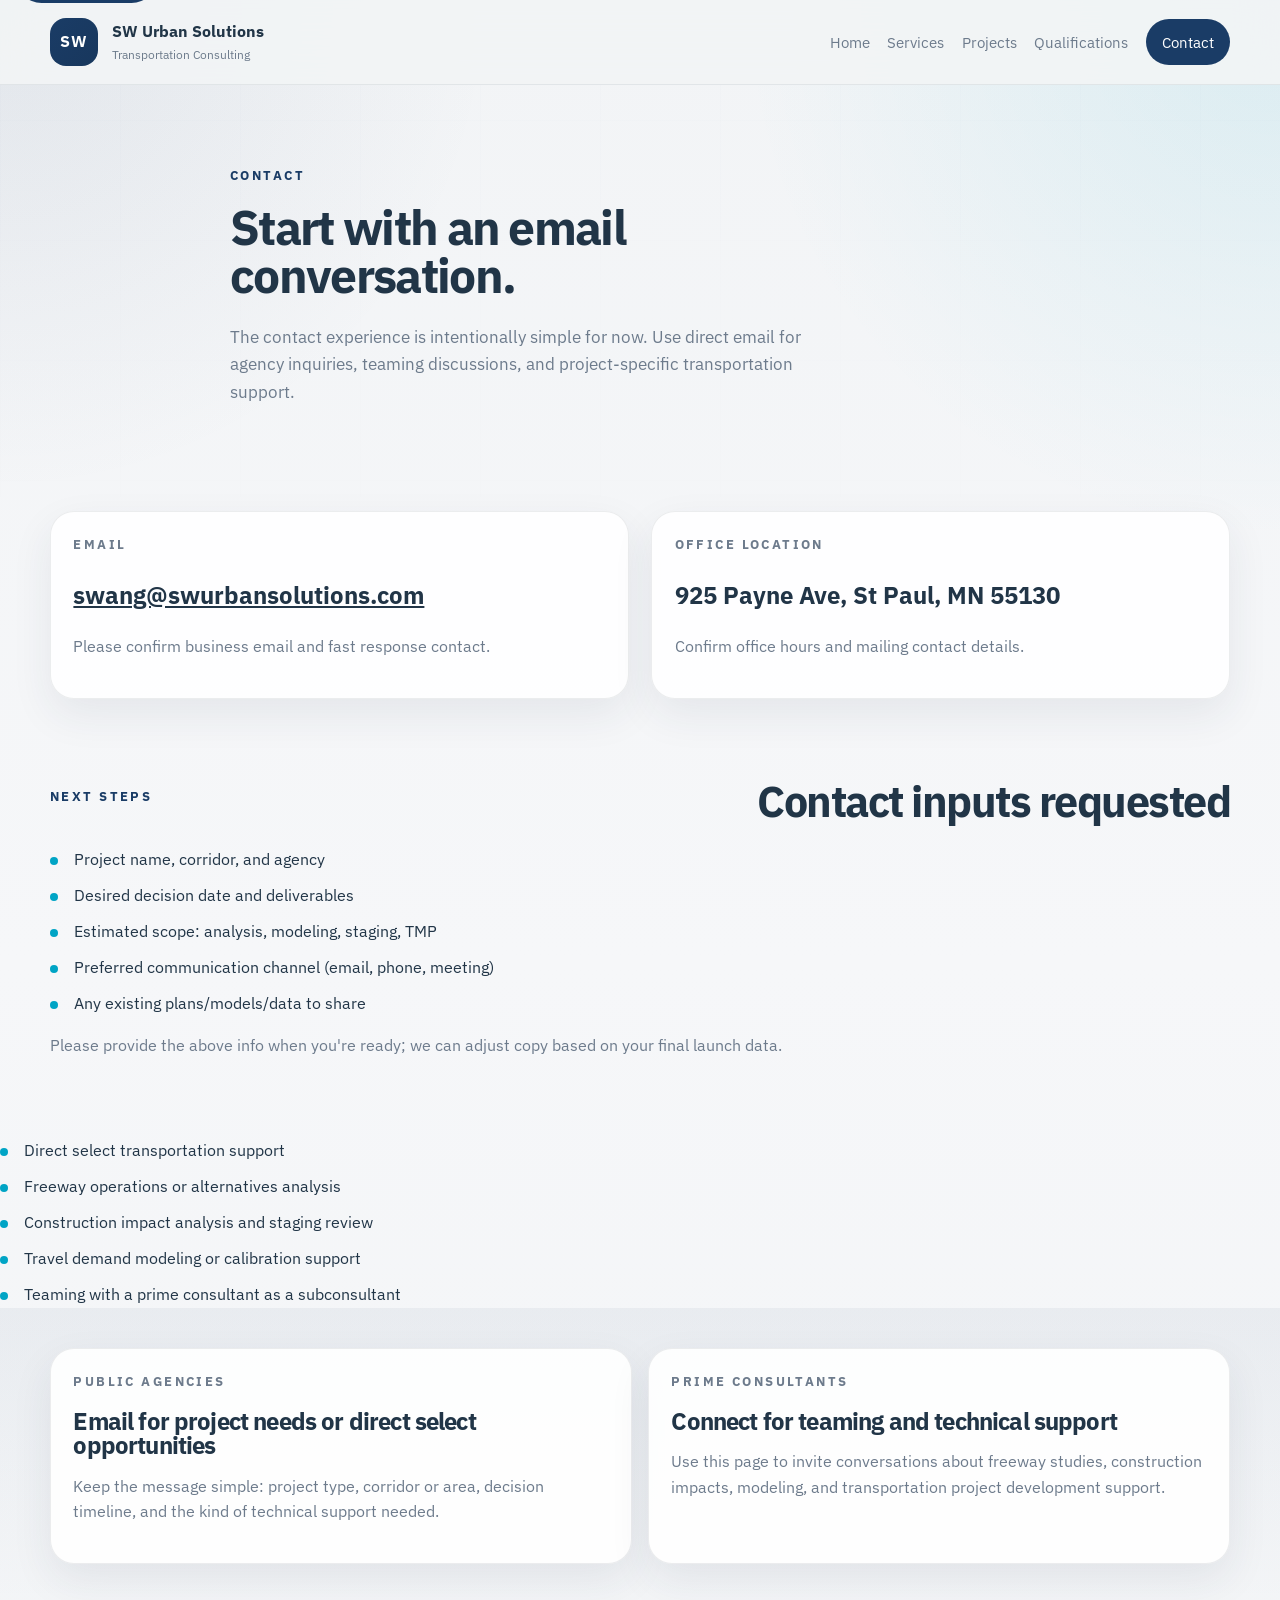
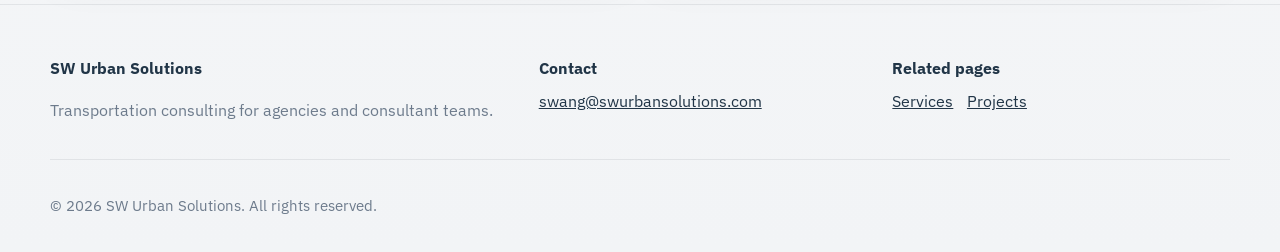
==== commit 0c2e06f9: "Update contact email to swang@swurbansolutions.com" ====
--- a/contact.html
+++ b/contact.html
@@ -59,7 +59,7 @@
       <div class="container contact-grid">
         <article class="contact-panel">
           <p class="section-label">Email</p>
-          <h2><a href="mailto:swang@urbansolutions.com">swang@urbansolutions.com</a></h2>
+          <h2><a href="mailto:swang@swurbansolutions.com">swang@swurbansolutions.com</a></h2>
           <p class="section-note">Please confirm business email and fast response contact.</p>
         </article>
         <article class="contact-panel">
@@ -120,7 +120,7 @@
       </div>
       <div>
         <p class="footer-heading">Contact</p>
-        <a href="mailto:swang@urbansolutions.com">swang@urbansolutions.com</a>
+        <a href="mailto:swang@swurbansolutions.com">swang@swurbansolutions.com</a>
       </div>
       <div>
         <p class="footer-heading">Related pages</p>
